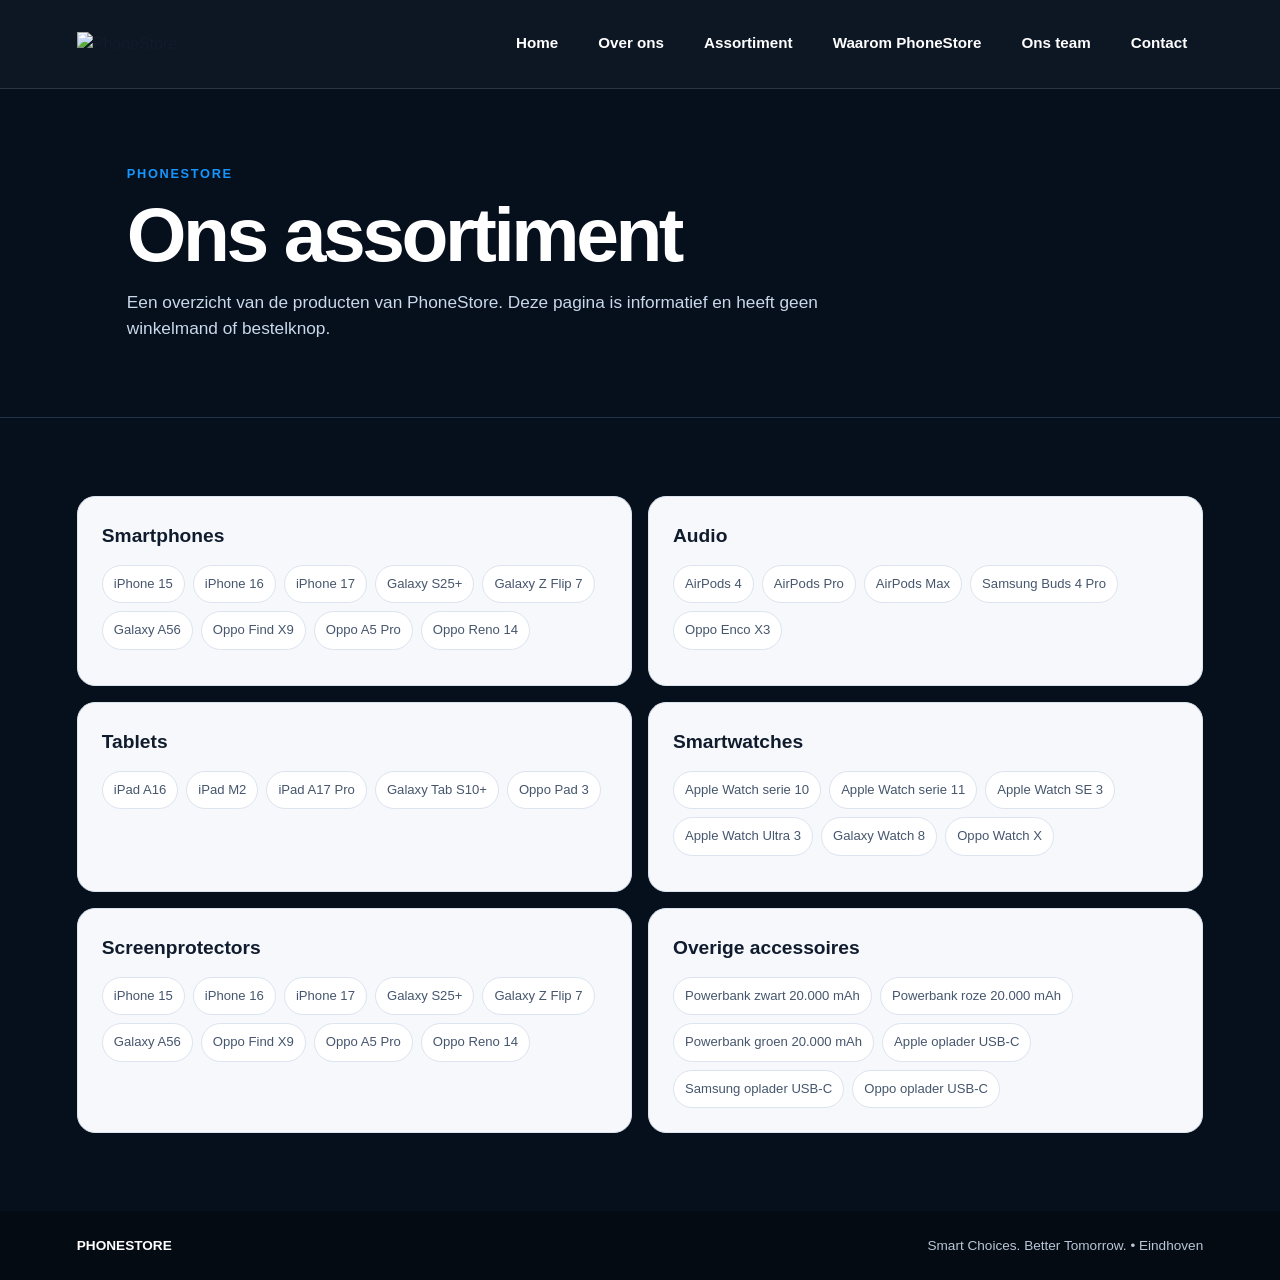
==== assortiment.html @ 069d8903 "Refresh Home-matched block color" ====
<!doctype html>
<html lang="nl">
<head>
<meta charset="utf-8">
<meta name="viewport" content="width=device-width, initial-scale=1">
<title>Assortiment | PhoneStore</title>
<link rel="stylesheet" href="style.css?v=20261008r">
</head>
<body>
<header class="site-header">
  <div class="header-inner">
    <a class="brand" href="https://phonestorenl.github.io/Phonestore/index.html?v=20261008" target="_blank" rel="noopener"><img src="https://raw.githubusercontent.com/PhonestoreNL/Phonestore/main/Phonestore%20logo.png" alt="PhoneStore"></a>
    <button class="menu-button" type="button" aria-label="Menu openen" aria-expanded="false">☰</button>
    <nav class="nav" aria-label="Hoofdnavigatie">
      <a href="https://phonestorenl.github.io/Phonestore/index.html?v=20261008" target="_blank" rel="noopener">Home</a>
      <a href="https://phonestorenl.github.io/Phonestore/over-ons.html?v=20261008" target="_blank" rel="noopener">Over ons</a>
      <a href="https://phonestorenl.github.io/Phonestore/assortiment.html?v=20261008" target="_blank" rel="noopener">Assortiment</a>
      <a href="https://phonestorenl.github.io/Phonestore/waarom.html?v=20261008" target="_blank" rel="noopener">Waarom PhoneStore</a>
      <a href="https://phonestorenl.github.io/Phonestore/team.html?v=20261008" target="_blank" rel="noopener">Ons team</a>
      <a href="https://phonestorenl.github.io/Phonestore/contact.html?v=20261008" target="_blank" rel="noopener">Contact</a>
    </nav>
  </div>
</header>
<main>
<section class="inner-hero"><div class="inner-wrap"><p class="eyebrow">PHONESTORE</p><h1>Ons assortiment</h1><p>Een overzicht van de producten van PhoneStore. Deze pagina is informatief en heeft geen winkelmand of bestelknop.</p></div></section>
<section class="inner-section"><div class="inner-wrap product-page-grid"><article class="product-box"><h3>Smartphones</h3><div class="chips"><span>iPhone 15</span><span>iPhone 16</span><span>iPhone 17</span><span>Galaxy S25+</span><span>Galaxy Z Flip 7</span><span>Galaxy A56</span><span>Oppo Find X9</span><span>Oppo A5 Pro</span><span>Oppo Reno 14</span></div></article><article class="product-box"><h3>Audio</h3><div class="chips"><span>AirPods 4</span><span>AirPods Pro</span><span>AirPods Max</span><span>Samsung Buds 4 Pro</span><span>Oppo Enco X3</span></div></article><article class="product-box"><h3>Tablets</h3><div class="chips"><span>iPad A16</span><span>iPad M2</span><span>iPad A17 Pro</span><span>Galaxy Tab S10+</span><span>Oppo Pad 3</span></div></article><article class="product-box"><h3>Smartwatches</h3><div class="chips"><span>Apple Watch serie 10</span><span>Apple Watch serie 11</span><span>Apple Watch SE 3</span><span>Apple Watch Ultra 3</span><span>Galaxy Watch 8</span><span>Oppo Watch X</span></div></article><article class="product-box"><h3>Screenprotectors</h3><div class="chips"><span>iPhone 15</span><span>iPhone 16</span><span>iPhone 17</span><span>Galaxy S25+</span><span>Galaxy Z Flip 7</span><span>Galaxy A56</span><span>Oppo Find X9</span><span>Oppo A5 Pro</span><span>Oppo Reno 14</span></div></article><article class="product-box"><h3>Overige accessoires</h3><div class="chips"><span>Powerbank zwart 20.000 mAh</span><span>Powerbank roze 20.000 mAh</span><span>Powerbank groen 20.000 mAh</span><span>Apple oplader USB-C</span><span>Samsung oplader USB-C</span><span>Oppo oplader USB-C</span></div></article></div></section>
</main>
<footer class="site-footer"><strong>PHONESTORE</strong><span>Smart Choices. Better Tomorrow. • Eindhoven</span></footer>
<script src="script.js"></script>
</body>
</html>
---- style.css ----
:root{
  --navy:#060f1c;
  --navy2:#0a1d35;
  --blue:#1597ff;
  --blue2:#0d6fe8;
  --white:#fff;
  --ink:#101c2d;
  --muted:#6c788a;
  --line:#dce4ef;
  --light:#f5f8fc;
  --radius:18px;
  --shadow:0 18px 45px rgba(9,27,53,.12);
}
*{box-sizing:border-box}
html{scroll-behavior:smooth}
body{margin:0;font-family:Arial,Helvetica,sans-serif;color:var(--ink);background:var(--white);line-height:1.55}
a{color:inherit;text-decoration:none}
.site-header{position:sticky;top:0;z-index:100;background:rgba(6,15,28,.97);border-bottom:1px solid rgba(255,255,255,.13)}
.header-inner{max-width:1380px;margin:auto;min-height:88px;padding:0 6vw;display:flex;align-items:center;gap:28px}
.brand{display:block;flex:0 0 auto}.brand img{display:block;width:320px;max-width:34vw;height:auto}
.nav{margin-left:auto;display:flex;align-items:center;gap:8px;color:#fff}
.nav a{padding:12px 16px;border-bottom:3px solid transparent;font-weight:700;font-size:.95rem}
.nav a:hover,.nav a.active{color:var(--blue);border-bottom-color:var(--blue)}
.menu-button{display:none;color:#fff;background:transparent;border:0;font-size:1.8rem;margin-left:auto}
.hero{position:relative;min-height:610px;background:var(--navy);overflow:hidden;color:#fff}
.hero:after{content:"";position:absolute;inset:0;background:linear-gradient(90deg,rgba(4,12,23,.93) 0%,rgba(4,12,23,.78) 40%,rgba(4,12,23,.18) 69%,rgba(4,12,23,.38) 100%);pointer-events:none}
.hero-inner{max-width:1380px;margin:auto;position:relative;z-index:2;min-height:610px;padding:72px 6vw;display:grid;grid-template-columns:1fr 1.15fr;align-items:center;gap:30px}
.hero-copy{max-width:690px}
.eyebrow{margin:0 0 12px;color:var(--blue);font-size:.8rem;font-weight:900;letter-spacing:.13em;text-transform:uppercase}
.hero h1{font-size:clamp(3.4rem,6.2vw,6rem);line-height:.98;letter-spacing:-.045em;margin:0 0 24px}
.hero h1 span{color:#66b8ff}
.hero-text{font-size:1.08rem;color:#dae5f3;max-width:650px;margin:0 0 30px}
.hero .button-primary{background:var(--blue);box-shadow:0 12px 28px rgba(21,151,255,.3)}
.button{display:inline-flex;align-items:center;gap:12px;padding:14px 24px;border-radius:10px;background:var(--blue);color:#fff;font-weight:800;transition:.2s;min-height:50px}.button:hover{transform:translateY(-2px)}
.button span{font-size:1.3em}
.benefits{display:grid;grid-template-columns:repeat(4,1fr);background:#07121f;color:#fff;border-top:1px solid #243448;border-bottom:1px solid #243448}
.benefits>div{display:flex;align-items:center;gap:14px;padding:22px 3vw;border-right:1px solid #2a3a4f}.benefits>div:last-child{border-right:0}
.benefit-icon{width:42px;height:42px;border:3px solid var(--blue);border-radius:12px;display:grid;place-items:center;color:var(--blue);font-weight:900;font-size:1.15rem;flex:0 0 auto}
.benefits strong,.benefits small{display:block}.benefits small{color:#bdcada;font-size:.86rem}
.section{max-width:1380px;margin:auto;padding:86px 6vw}
.about-section{display:grid;grid-template-columns:.9fr 1.1fr;gap:70px;align-items:center}
.section h2{font-size:clamp(2.5rem,4.6vw,4.3rem);line-height:1.03;letter-spacing:-.045em;margin:0 0 18px}
.about-copy>p:not(.eyebrow){font-size:1.03rem;color:var(--muted);max-width:620px}
.facts{display:grid;gap:14px;margin:30px 0}.facts div{display:flex;flex-direction:column;gap:2px}.facts span{font-size:.78rem;text-transform:uppercase;letter-spacing:.1em;color:var(--blue);font-weight:800}.facts strong{font-size:1rem}
.text-button{display:inline-flex;align-items:center;gap:9px;color:var(--blue);font-weight:900}.text-button span{font-size:1.25em}
.about-visual{position:relative;min-height:330px;background:linear-gradient(135deg,#061425,#0e2c4a);border-radius:26px;overflow:hidden;padding:40px;box-shadow:var(--shadow)}
.about-visual:before,.about-visual:after{content:"";position:absolute;border-radius:50%;background:rgba(21,151,255,.13)}.about-visual:before{width:250px;height:250px;right:-50px;top:-70px}.about-visual:after{width:180px;height:180px;left:-80px;bottom:-70px}
.about-card{position:relative;z-index:2;color:#fff}.about-card.big{max-width:520px}.mini-label{font-size:.75rem;font-weight:900;letter-spacing:.12em;color:#8ec9ff}.about-card h3{font-size:2rem;line-height:1.1;max-width:480px;margin:12px 0}.about-card p{color:#c9d7e8}
.small-card{position:absolute;right:28px;bottom:28px;background:#fff;color:var(--ink);padding:14px 18px;border-radius:14px;display:flex;flex-direction:column;box-shadow:var(--shadow)}.small-card span{color:var(--muted)}
.assortment-section{max-width:none;background:var(--light)}.assortment-section>.section-top,.assortment-section>.category-grid,.products-section>.section-top,.products-section>.product-grid{max-width:1180px;margin-left:auto;margin-right:auto}
.section-top{display:flex;justify-content:space-between;gap:50px;align-items:end;margin-bottom:38px}.section-top>p{max-width:480px;color:var(--muted);margin:0}
.category-grid{display:grid;grid-template-columns:repeat(3,1fr);gap:16px}
.category-card{min-height:250px;background:#0a1727;border-radius:18px;overflow:hidden;position:relative;color:#fff;box-shadow:0 10px 28px rgba(11,29,52,.1);border:1px solid rgba(255,255,255,.06)}
.category-card:after{content:"";position:absolute;inset:0;background:linear-gradient(180deg,rgba(4,10,18,.05) 25%,rgba(4,10,18,.9) 100%)}
.category-art{position:absolute;inset:0;background-size:cover;background-position:center}
.phones-art{background:radial-gradient(circle at 36% 42%,#4bb8ff 0 5%,transparent 5.5%),linear-gradient(145deg,#0b1d32,#07111f 58%,#0e5ea8);overflow:hidden}.phones-art:before{content:"";position:absolute;left:17%;bottom:8%;width:24%;height:67%;border-radius:22px;background:linear-gradient(145deg,#202833,#0a1420);border:2px solid #778598;transform:rotate(-9deg);box-shadow:0 18px 35px rgba(0,0,0,.35)}.phones-art:after{content:"";position:absolute;left:40%;bottom:7%;width:26%;height:75%;border-radius:24px;background:linear-gradient(145deg,#101923,#0d4e8d 58%,#1597ff);border:2px solid #6d7d90;transform:rotate(3deg);box-shadow:0 20px 40px rgba(0,0,0,.4),80px -10px 0 -28px #17212d}
.cases-art{background:radial-gradient(circle at 50% 35%,#526070 0 8%,transparent 9%),linear-gradient(135deg,#122033,#07111f)}
.audio-art{background:radial-gradient(ellipse at 38% 42%,#fff 0 8%,transparent 9%),radial-gradient(ellipse at 62% 42%,#fff 0 8%,transparent 9%),linear-gradient(135deg,#101c2d,#234a73)}
.tablet-art{background:linear-gradient(135deg,#18283d,#07111f)}
.watch-art{background:radial-gradient(circle at 50% 48%,#111923 0 26%,#1a9cff 27% 34%,transparent 35%),linear-gradient(135deg,#07111f,#17314f)}
.charge-art{background:linear-gradient(135deg,#0d2238,#050c16)}
.category-bottom{position:absolute;z-index:3;left:0;right:0;bottom:0;padding:20px;display:flex;justify-content:space-between;align-items:end}.category-bottom h3{margin:0 0 3px;font-size:1.25rem}.category-bottom span{font-size:.84rem;color:#d0dae7}.category-bottom b{font-size:1.5rem;color:var(--blue)}
.products-section{background:#fff}
.product-grid{display:grid;grid-template-columns:repeat(2,1fr);gap:16px}.product-box{background:#f6f8fb;border:1px solid var(--line);border-radius:18px;padding:24px}.product-box.wide{grid-column:span 2}.product-box h3{margin:0 0 14px;font-size:1.2rem}.chips{display:flex;flex-wrap:wrap;gap:8px}.chips span{padding:8px 11px;background:#fff;border:1px solid var(--line);border-radius:999px;font-size:.82rem;color:#46566d}
.dark-section{background:var(--navy);color:#fff}.dark-inner{padding-top:78px;padding-bottom:78px}.dark-section .section-top>p{color:#bfd0e5}.dark-section .eyebrow{color:#75bdff}
.steps{display:grid;grid-template-columns:repeat(3,1fr);gap:1px;background:#28415d;border:1px solid #28415d;border-radius:18px;overflow:hidden}.steps article{background:#0d1d33;padding:30px}.steps span{color:#72bbff;font-weight:900;font-size:.8rem}.steps h3{margin:12px 0 6px;font-size:1.5rem}.steps p{margin:0;color:#c5d3e4}
.team-section{background:#fff}.team-grid{display:grid;grid-template-columns:repeat(5,1fr);gap:14px}.team-card{border:1px solid var(--line);background:#f8fafc;border-radius:16px;padding:20px}.avatar{width:48px;height:48px;border-radius:14px;background:#e7f2ff;color:var(--blue);display:grid;place-items:center;font-weight:900;font-size:1.1rem;margin-bottom:14px}.team-card h3{margin:0 0 4px}.team-card p{margin:0;color:var(--muted);font-size:.9rem}
.contact-section{background:#eef4fb;padding:80px 6vw}.contact-inner{max-width:1180px;margin:auto;display:grid;grid-template-columns:1fr 1fr;gap:20px;align-items:stretch}.contact-card{background:#061425;color:#fff;border-radius:22px;padding:34px}.contact-card h2{font-size:clamp(2.4rem,4vw,4rem)}.contact-card p:not(.eyebrow){color:#c8d6e6;max-width:550px;margin-bottom:26px}.contact-list{display:grid;grid-template-columns:repeat(2,1fr);gap:12px}.contact-list>div{background:#fff;border:1px solid var(--line);border-radius:16px;padding:18px}.contact-list span{display:block;color:var(--muted);font-size:.78rem;text-transform:uppercase;letter-spacing:.08em;margin-bottom:5px}.contact-list strong{display:block}.contact-list a{word-break:break-word}
.map-wrap{max-width:1180px;margin:20px auto 0;height:330px;border-radius:20px;overflow:hidden;border:1px solid var(--line);box-shadow:var(--shadow)}.map-wrap iframe{width:100%;height:100%;border:0}
.site-footer{background:#050b13;color:#b8c6d7;display:flex;justify-content:space-between;gap:20px;flex-wrap:wrap;padding:24px 6vw;font-size:.85rem}.site-footer strong{color:#fff}
@media(max-width:1100px){.hero-inner,.about-section,.contact-inner{grid-template-columns:1fr}.hero-visual{order:-1;min-height:300px;justify-content:center}.hero-visual img{max-height:330px}.team-grid{grid-template-columns:repeat(3,1fr)}.category-grid{grid-template-columns:repeat(2,1fr)}}
@media(max-width:760px){.header-inner{min-height:72px;padding:0 20px}.brand img{width:210px;max-width:65vw}.menu-button{display:block}.nav{position:absolute;left:14px;right:14px;top:68px;display:none;flex-direction:column;align-items:stretch;background:#07121f;border:1px solid #20334a;border-radius:14px;padding:8px}.nav.open{display:flex}.nav a{padding:12px}.hero-inner{padding:54px 20px;min-height:0}.hero h1{font-size:3.1rem}.hero-visual{order:-1;min-height:300px;justify-content:center}.hero-visual img{max-height:330px}.benefits{grid-template-columns:1fr 1fr}.benefits>div{border-right:0;border-bottom:1px solid #2a3a4f;padding:16px}.section{padding:62px 20px}.section-top{display:block}.section-top>p{margin-top:12px}.category-grid,.product-grid,.contact-list{grid-template-columns:1fr}.product-box.wide{grid-column:auto}.team-grid{grid-template-columns:1fr 1fr}.contact-section{padding:60px 20px}.site-footer{padding:20px}}
@media(max-width:480px){.benefits{grid-template-columns:1fr}.team-grid{grid-template-columns:1fr}.hero h1{font-size:2.7rem}}

.hero-visual{position:relative;min-height:460px;height:100%;display:flex;align-items:center;justify-content:center;overflow:visible}
.hero-visual .glow{position:absolute;border-radius:50%;filter:blur(8px);pointer-events:none}.glow-one{width:280px;height:280px;background:rgba(21,151,255,.18);right:8%;top:5%}.glow-two{width:210px;height:210px;background:rgba(100,70,255,.16);left:8%;bottom:0}
.phone{position:absolute;width:230px;height:430px;border-radius:34px;padding:8px;background:#131d2b;border:3px solid #536274;box-shadow:0 30px 70px rgba(0,0,0,.42)}
.phone-back{right:9%;top:9%;transform:rotate(11deg);z-index:2}.phone-front{left:13%;top:4%;transform:rotate(-7deg);z-index:4}
.phone-wallpaper{height:100%;border-radius:26px;position:relative;overflow:hidden}.phone-wallpaper.blue{background:radial-gradient(circle at 30% 30%,#54b9ff 0 10%,transparent 11%),radial-gradient(circle at 70% 70%,#146ddf 0 22%,transparent 23%),linear-gradient(145deg,#0b2144,#0a55a7 55%,#061426)}
.phone-wallpaper.purple{background:radial-gradient(circle at 60% 25%,#b568ff 0 14%,transparent 15%),radial-gradient(circle at 30% 70%,#345dff 0 18%,transparent 19%),linear-gradient(145deg,#15102d,#2b1a6d 60%,#091327)}
.wall-mark{width:58px;height:58px;border-radius:17px;background:#fff;color:#0a1a31;display:grid;place-items:center;font-size:1.9rem;font-weight:900;position:absolute;left:50%;top:43%;transform:translate(-50%,-50%)}.phone-front .phone-wallpaper strong{position:absolute;top:56%;left:0;right:0;text-align:center;font-size:1.25rem}.phone-front .phone-wallpaper small{position:absolute;top:63%;left:0;right:0;text-align:center;color:#cde4ff;font-size:.62rem;letter-spacing:.13em}
.speaker{position:absolute;z-index:6;width:54px;height:6px;border-radius:9px;background:#070c14;left:50%;top:12px;transform:translateX(-50%)}
.camera-triple{position:absolute;z-index:6;top:16px;left:18px;width:72px;height:72px;border-radius:22px;background:#172332;padding:9px;display:grid;grid-template-columns:repeat(2,1fr);gap:6px}.camera-triple i{display:block;width:20px;height:20px;border-radius:50%;background:#080d14;border:3px solid #384a61}.camera-triple i:last-child{grid-column:1}
.earbuds{position:absolute;z-index:5;bottom:36px;right:9%;filter:drop-shadow(0 16px 24px rgba(0,0,0,.35))}.earbud-case{width:120px;height:83px;border-radius:22px;background:linear-gradient(160deg,#fff,#cfd8e2);display:flex;justify-content:center;gap:16px;padding-top:8px}.earbud-case span{width:18px;height:48px;border-radius:12px;background:#fff;box-shadow:inset 0 -5px 7px rgba(0,0,0,.1)}
.charger{position:absolute;z-index:5;bottom:20px;left:8%;transform:rotate(-8deg)}.charger div:first-child{width:76px;height:78px;border-radius:15px;background:linear-gradient(145deg,#f7f9fb,#cfd7e0);box-shadow:0 18px 30px rgba(0,0,0,.3)}.charger div:last-child{width:55px;height:13px;border-radius:10px;background:#aab4c0;margin:-8px auto 0}
.floating-label{position:absolute;z-index:8;padding:11px 14px;border:1px solid rgba(255,255,255,.16);background:rgba(12,28,48,.9);color:#fff;border-radius:12px;font-size:.82rem;font-weight:800;box-shadow:0 12px 24px rgba(0,0,0,.2)}.label-advice{top:2%;right:0}.label-price{bottom:8%;left:2%}

.inner-hero{background:linear-gradient(135deg,#06111f,#0d2947);color:#fff;border-bottom:1px solid #20354c}.inner-wrap{max-width:1180px;margin:auto}.inner-hero .inner-wrap{padding:75px 6vw}.inner-hero h1{font-size:clamp(3rem,6vw,5.4rem);line-height:1;letter-spacing:-.045em;margin:0 0 16px}.inner-hero p:last-child{color:#c9d8ea;max-width:720px;font-size:1.08rem;margin:0}.inner-section{padding:78px 6vw}.inner-section.soft{max-width:none;background:var(--light)}.two-col{display:grid;grid-template-columns:1.1fr .9fr;gap:55px;align-items:start}.two-col h2{font-size:clamp(2.3rem,4vw,4rem);margin:0 0 16px}.two-col>div:first-child>p:last-child{color:var(--muted);font-size:1.04rem}.detail-card{background:#fff;border:1px solid var(--line);border-radius:20px;padding:28px;box-shadow:var(--shadow)}.detail-card h3{margin-top:0}.detail-card p{margin:0 0 13px;color:var(--muted)}.detail-card strong{color:var(--ink);display:block}.three-col{display:grid;grid-template-columns:repeat(3,1fr);gap:16px}.info-card{background:#fff;border:1px solid var(--line);border-radius:20px;padding:28px}.info-card.featured{background:var(--navy);color:#fff;border-color:var(--navy)}.info-card.featured p{color:#c8d5e5}.info-card h3{font-size:1.35rem;margin:18px 0 8px}.info-card p{color:var(--muted);margin:0}.product-page-grid{display:grid;grid-template-columns:repeat(2,1fr);gap:16px}.product-page-grid .product-box{min-height:190px}.team-grid-full{display:grid;grid-template-columns:repeat(5,1fr);gap:15px}.team-grid-full .team-card{min-height:190px}.team-grid-full .avatar{margin-bottom:12px}.contact-page-grid{display:grid;grid-template-columns:1fr 1fr;gap:20px}.contact-page-grid .contact-card{background:var(--navy);color:#fff;border-radius:22px;padding:34px}.contact-page-grid .contact-card h2{color:#fff}.contact-page-grid .contact-card p:not(.eyebrow){color:#c7d5e5}.contact-page-grid .contact-list{display:grid;grid-template-columns:repeat(2,1fr);gap:12px}.contact-page-grid .contact-list>div{background:#fff;border:1px solid var(--line);border-radius:16px;padding:18px;box-shadow:0 6px 20px rgba(20,38,67,.05)}.contact-page-grid .contact-list span{display:block;color:var(--muted);font-size:.78rem;text-transform:uppercase;letter-spacing:.08em;margin-bottom:4px}.contact-page-grid .contact-list strong{display:block}.inner-section .steps{margin-top:28px}
@media(max-width:1000px){.two-col,.contact-page-grid{grid-template-columns:1fr}.three-col,.product-page-grid{grid-template-columns:1fr 1fr}.team-grid-full{grid-template-columns:repeat(3,1fr)}}
@media(max-width:720px){.inner-hero .inner-wrap{padding:58px 20px}.inner-section{padding:58px 20px}.three-col,.product-page-grid,.team-grid-full,.contact-page-grid .contact-list{grid-template-columns:1fr}.inner-hero h1{font-size:2.8rem}.header-inner .brand img{max-width:65vw}}

/* Eén pagina met interne tabbladen */
.page-panel{display:none}
.page-panel.active{display:block}

.catalog-intro{display:flex;justify-content:space-between;gap:50px;align-items:end;margin-bottom:46px}
.catalog-intro h2{font-size:clamp(2.3rem,4vw,4rem);line-height:1.03;letter-spacing:-.045em;margin:0}
.catalog-intro>p{max-width:520px;color:var(--muted);margin:0}
.catalog-group{margin-top:52px}
.catalog-heading{display:flex;align-items:center;gap:14px;margin-bottom:18px}
.catalog-heading .catalog-icon{width:44px;height:44px;border-radius:14px;background:#e9f4ff;color:var(--blue);display:grid;place-items:center;font-size:1.35rem;font-weight:900}
.catalog-heading h3{margin:0;font-size:1.55rem}
.catalog-heading p{margin:2px 0 0;color:var(--muted);font-size:.9rem}
.catalog-grid{display:grid;grid-template-columns:repeat(3,1fr);gap:14px}
.catalog-card{position:relative;min-height:145px;padding:22px;border:1px solid var(--line);border-radius:18px;background:linear-gradient(145deg,#fff,#f4f8fc);box-shadow:0 8px 24px rgba(20,38,67,.06);display:flex;flex-direction:column;justify-content:flex-end;overflow:hidden}
.catalog-card:before{content:"";position:absolute;right:-26px;top:-26px;width:92px;height:92px;border-radius:50%;background:rgba(21,151,255,.09)}
.catalog-card:after{content:"";position:absolute;right:18px;top:18px;width:36px;height:36px;border-radius:12px;border:1px solid rgba(21,151,255,.16)}
.catalog-code{position:absolute;left:22px;top:18px;font-size:.7rem;letter-spacing:.08em;text-transform:uppercase;color:var(--blue);font-weight:900}
.catalog-card h4{position:relative;z-index:1;margin:0 0 5px;font-size:1.08rem;line-height:1.2}
.catalog-card>span:last-child{position:relative;z-index:1;color:var(--muted);font-size:.84rem}
@media(max-width:900px){.catalog-intro{display:block}.catalog-intro>p{margin-top:12px}.catalog-grid{grid-template-columns:repeat(2,1fr)}}
@media(max-width:620px){.catalog-grid{grid-template-columns:1fr}}

.assortment-picker{display:grid;grid-template-columns:repeat(3,1fr);gap:14px;margin-bottom:44px}
.assortment-tab{appearance:none;text-align:left;border:1px solid var(--line);border-radius:18px;background:#fff;padding:22px;min-height:120px;cursor:pointer;transition:.2s;display:flex;flex-direction:column;gap:5px;box-shadow:0 8px 24px rgba(20,38,67,.05)}
.assortment-tab:hover{transform:translateY(-2px);border-color:#9ecfff;box-shadow:0 14px 30px rgba(20,38,67,.1)}
.assortment-tab.active{background:var(--navy);border-color:var(--navy);color:#fff;box-shadow:0 16px 34px rgba(6,15,28,.18)}
.assortment-tab span{font-size:.72rem;letter-spacing:.08em;color:var(--blue);font-weight:900}
.assortment-tab strong{font-size:1.18rem}
.assortment-tab small{color:var(--muted);font-size:.82rem}
.assortment-tab.active small{color:#c7d5e5}
.selected-category-label{margin-bottom:20px}
.selected-category-label h3{font-size:1.8rem;margin:0}
.product-choice-panel{display:none}
.product-choice-panel.active{display:block}
.product-select{cursor:pointer}
.product-select:hover{transform:translateY(-3px);border-color:#9ecfff;box-shadow:0 16px 32px rgba(20,38,67,.1)}
.product-select.selected{border:2px solid var(--blue);box-shadow:0 14px 32px rgba(21,151,255,.15);transform:translateY(-2px)}
.product-price{position:absolute;right:20px;bottom:20px;color:var(--blue)!important;font-size:1rem!important;font-weight:900}
.product-detail{margin:0 0 28px;padding:22px 26px;border-radius:18px;background:linear-gradient(135deg,#061425,#0d2b49);color:#fff;display:flex;justify-content:space-between;gap:25px;align-items:center;box-shadow:var(--shadow)}
.product-detail[hidden]{display:none}
.product-detail .eyebrow{margin-bottom:3px}
.product-detail h3{margin:0 0 2px;font-size:1.4rem}
.product-detail p:not(.eyebrow){margin:0;color:#bfd0e4}
.product-detail-price{display:flex;flex-direction:column;align-items:flex-end}
.product-detail-price span{color:#bfd0e4;font-size:.78rem;text-transform:uppercase;letter-spacing:.08em}
.product-detail-price strong{font-size:1.7rem;color:#74beff}
@media(max-width:900px){.assortment-picker{grid-template-columns:repeat(2,1fr)}}
@media(max-width:620px){.assortment-picker{grid-template-columns:1fr}.product-detail{display:block}.product-detail-price{align-items:flex-start;margin-top:12px}.product-price{right:16px;bottom:16px}}

.catalog-group{display:none}
.catalog-group.active{display:block}

.catalog-products-view[hidden]{display:none}
.catalog-products-view{display:block}
.assortment-picker.catalog-overview{margin-bottom:0}
.catalog-back{appearance:none;border:0;background:transparent;color:var(--blue);font-weight:900;font-size:.95rem;padding:0;margin:0 0 26px;cursor:pointer}
.catalog-back:hover{text-decoration:underline}

.catalog-card{min-height:320px;padding:18px;justify-content:flex-end}
.product-img{display:block;width:100%;height:200px;object-fit:contain;border-radius:14px;margin:-2px 0 14px}
.catalog-card h4{font-size:1.1rem;margin-bottom:7px}
.catalog-card .product-brand{font-size:.84rem;color:var(--muted);margin-bottom:3px}
.catalog-card .product-price{position:static;display:block;font-size:1.08rem!important;color:var(--blue)!important;font-weight:900}

.product-image-wrap{position:relative;height:200px;margin:-2px 0 16px;display:grid;place-items:center;border-radius:14px;overflow:hidden;background:#fff}
.product-img{display:block;width:100%;height:200px;object-fit:contain}
.product-logo{position:absolute;right:10px;bottom:10px;width:48px;height:auto;max-height:34px;object-fit:contain;background:rgba(255,255,255,.94);padding:4px 6px;border-radius:8px;box-shadow:0 4px 12px rgba(0,0,0,.14)}
.product-img.image-failed{opacity:.2}

/* Het eigen logo wordt als schermweergave over echte productfoto's geplaatst. */
.screen-logo{display:none!important}
.product-image-wrap{position:relative}
.screen-logo{position:absolute;left:50%;top:50%;transform:translate(-50%,-50%);width:78px;max-width:34%;height:auto;object-fit:contain;opacity:.88;mix-blend-mode:multiply;filter:drop-shadow(0 2px 3px rgba(0,0,0,.12));pointer-events:none}
.catalog-group[data-category-group="smartphones"] .screen-logo{width:76px;max-width:30%}
.catalog-group[data-category-group="tablets"] .screen-logo{width:108px;max-width:34%}
.catalog-group[data-category-group="smartwatches"] .screen-logo{width:62px;max-width:28%}
@media(max-width:620px){
  .screen-logo{width:68px}
  .catalog-group[data-category-group="tablets"] .screen-logo{width:92px}
}

/* Prijs netjes direct onder de productnaam */
.catalog-card h4{margin:0 0 4px;line-height:1.25}
.catalog-card .product-brand{display:block;margin:0 0 4px;color:var(--muted);font-size:.84rem}
.catalog-card .product-price{position:static!important;display:block!important;margin:0!important;color:var(--blue)!important;font-size:1.08rem!important;font-weight:900!important}

/* Aparte productpagina */
.single-product-page{margin:0;min-height:100vh;background:linear-gradient(180deg,#f5f9fd 0%,#fff 100%);color:var(--ink)}
.single-product-main{max-width:1050px;margin:0 auto;padding:34px 24px 70px}
.single-product-back{display:inline-block;margin-bottom:22px;color:var(--blue);font-weight:900;text-decoration:none}
.single-product-back:hover{text-decoration:underline}
.single-product-card{display:grid;grid-template-columns:minmax(0,1fr) minmax(0,.9fr);gap:48px;align-items:center;background:#fff;border:1px solid var(--line);border-radius:28px;padding:38px;box-shadow:var(--shadow)}
.single-product-image-wrap{position:relative;min-height:520px;border-radius:22px;background:#f7fafc;display:grid;place-items:center;overflow:hidden}
#single-product-image{width:100%;height:500px;object-fit:contain}
.single-product-image-wrap .product-logo{right:16px;bottom:16px;width:56px;max-height:40px}
.single-product-info .eyebrow{margin-bottom:8px}
.single-product-info h1{font-size:clamp(2.5rem,5vw,4.5rem);line-height:1.02;letter-spacing:-.045em;margin:0 0 12px}
.single-product-brand{margin:0 0 14px;color:var(--muted);font-size:1rem}
.single-product-price{color:var(--blue);font-size:2rem;font-weight:900}
@media(max-width:760px){.single-product-main{padding:24px 16px 50px}.single-product-card{grid-template-columns:1fr;gap:26px;padding:22px}.single-product-image-wrap{min-height:360px}#single-product-image{height:340px}}

.product-view-button{position:relative;z-index:2;appearance:none;border:0;border-radius:10px;background:var(--navy);color:#fff;padding:10px 13px;margin-top:10px;font:inherit;font-size:.84rem;font-weight:900;cursor:pointer;transition:.2s;width:100%}
.product-view-button:hover{background:var(--blue);transform:translateY(-1px)}

.single-product-payment{display:inline-block;margin-top:24px;background:var(--blue);color:#fff;text-decoration:none;padding:14px 24px;border-radius:12px;font-weight:900;font-size:1rem;box-shadow:0 10px 22px rgba(21,151,255,.2);transition:.2s}
.single-product-payment:hover{transform:translateY(-2px);filter:brightness(1.05)}


/* Screenprotectors: lange productnamen blijven netjes binnen de kaarten */
.catalog-group[data-category-group="screenprotectors"] .catalog-card{
  min-height:390px;
  height:auto;
  overflow:hidden;
}
.catalog-group[data-category-group="screenprotectors"] .catalog-card h4{
  max-width:100%;
  overflow-wrap:anywhere;
  word-break:break-word;
}
.catalog-group[data-category-group="screenprotectors"] .product-view-button{
  margin-top:auto;
}
@media(max-width:620px){
  .catalog-group[data-category-group="screenprotectors"] .catalog-card{
    min-height:350px;
  }
}


/* Extra fix: tekst van Screenprotectors mag nooit buiten de kaart/tabs komen */
.assortment-tab,
.catalog-group[data-category-group="screenprotectors"] .catalog-card,
.catalog-group[data-category-group="screenprotectors"] .catalog-heading{
  min-width:0;
  overflow:hidden;
}
.assortment-tab strong,
.catalog-group[data-category-group="screenprotectors"] .catalog-heading h3,
.catalog-group[data-category-group="screenprotectors"] .catalog-card h4{
  min-width:0;
  max-width:100%;
  overflow:hidden;
  overflow-wrap:anywhere;
  word-break:break-word;
  white-space:normal;
}


/* Ruimere categorieknoppen zodat lange namen netjes passen */
.assortment-picker{
  grid-template-columns:repeat(2,1fr);
}
.assortment-tab strong{
  overflow-wrap:normal;
  word-break:normal;
  padding-right:12px;
}
@media(max-width:620px){
  .assortment-picker{grid-template-columns:1fr}
}


/* Screenprotector-producten: extra brede kaarten voor de volledige productnaam */
.catalog-group[data-category-group="screenprotectors"] .catalog-grid{
  grid-template-columns:repeat(2,minmax(0,1fr));
  gap:16px;
}
.catalog-group[data-category-group="screenprotectors"] .catalog-card{
  min-width:0;
  padding-left:24px;
  padding-right:24px;
}
.catalog-group[data-category-group="screenprotectors"] .catalog-card h4{
  font-size:1rem;
  line-height:1.3;
  white-space:nowrap;
  overflow:visible;
  word-break:normal;
  overflow-wrap:normal;
}
@media(max-width:620px){
  .catalog-group[data-category-group="screenprotectors"] .catalog-grid{
    grid-template-columns:1fr;
  }
  .catalog-group[data-category-group="screenprotectors"] .catalog-card h4{
    white-space:normal;
  }
}


/* Productdetail: lange namen zoals "iPhone 15 screenprotector" blijven binnen het rechtervak */
.single-product-card > *{
  min-width:0;
}
.single-product-info{
  min-width:0;
  overflow:hidden;
}
.single-product-info h1,
#single-product-name{
  display:block;
  width:100%;
  max-width:100%;
  min-width:0;
  overflow-wrap:anywhere;
  word-break:normal;
  white-space:normal;
  font-size:clamp(2rem,4vw,3.8rem);
}
@media(max-width:760px){
  .single-product-info h1,
  #single-product-name{
    font-size:clamp(2rem,9vw,3rem);
  }
}


/* Screenprotectors weer 3 producten naast elkaar */
.catalog-group[data-category-group="screenprotectors"] .catalog-grid{
  grid-template-columns:repeat(3,minmax(0,1fr));
}
@media(max-width:900px){
  .catalog-group[data-category-group="screenprotectors"] .catalog-grid{
    grid-template-columns:repeat(2,minmax(0,1fr));
  }
}
@media(max-width:620px){
  .catalog-group[data-category-group="screenprotectors"] .catalog-grid{
    grid-template-columns:1fr;
  }
}


/* Screenprotector-productdetail: volledige naam op één regel */
.single-product-page.screenprotector-detail .single-product-info h1,
.single-product-page.screenprotector-detail #single-product-name{
  font-size:1.55rem;
  line-height:1.15;
  letter-spacing:-.02em;
  white-space:nowrap;
  overflow:visible;
}
@media(max-width:760px){
  .single-product-page.screenprotector-detail .single-product-info h1,
  .single-product-page.screenprotector-detail #single-product-name{
    font-size:1.45rem;
    white-space:nowrap;
  }
}


/* Assortimenten weer 3 naast elkaar op desktop */
.assortment-picker{
  grid-template-columns:repeat(3,minmax(0,1fr));
}
@media(max-width:900px){
  .assortment-picker{grid-template-columns:repeat(2,minmax(0,1fr));}
}
@media(max-width:620px){
  .assortment-picker{grid-template-columns:1fr;}
}


/* Betere tekstgrootte voor de assortiment-kaarten */
.assortment-tab strong{
  font-size:1.35rem;
  line-height:1.2;
}
.assortment-tab span{
  font-size:.78rem;
}
.assortment-tab small{
  font-size:.9rem;
}
@media(max-width:900px){
  .assortment-tab strong{font-size:1.25rem;}
  .assortment-tab small{font-size:.86rem;}
}
@media(max-width:620px){
  .assortment-tab strong{font-size:1.3rem;}
}


/* Eén vaste Home-stijl voor alle tabbladen */
.inner-hero{
  background:var(--navy);
}

/* Alle belangrijke actieknoppen dezelfde blauwe kleur als op Home */
.button,
.product-view-button,
.single-product-payment{
  background:var(--blue)!important;
  color:#fff!important;
}
.button:hover,
.product-view-button:hover,
.single-product-payment:hover{
  background:var(--blue2)!important;
}

/* Productknoppen blijven duidelijk zichtbaar onderaan de kaarten */
.product-view-button{
  border:0;
  margin-top:10px;
}


/* Achtergrond van de inhoud van alle tabbladen gelijkgetrokken */
.page-panel:not(#panel-home){
  background:var(--light);
}
.page-panel:not(#panel-home) .inner-section{
  background:var(--light);
}
.page-panel:not(#panel-home) .inner-section.soft{
  background:var(--light);
}


/* Tabbladen: hoofdcontent dezelfde donkere basis als Home */
.page-panel:not(#panel-home) .inner-section{
  background:var(--navy)!important;
  color:#fff;
}
.page-panel:not(#panel-home) .inner-section.soft{
  background:var(--navy)!important;
  color:#fff;
}
.page-panel:not(#panel-home) .inner-section h2,
.page-panel:not(#panel-home) .inner-section h3{
  color:#fff;
}
.page-panel:not(#panel-home) .inner-section p:not(.eyebrow){
  color:#c9d8ea;
}


/* Definitieve achtergrond voor alle niet-Home tabbladen/pagina's */
.page-panel:not(#panel-home),
.page-panel:not(#panel-home) > .inner-section,
.page-panel:not(#panel-home) > .inner-section.soft,
body:not(:has(#panel-home)) main,
body:not(:has(#panel-home)) main > .inner-section{
  background:var(--navy)!important;
}


/* Alle inhoudsblokken dezelfde donkere stijl als "Persoonlijk advies" */
.page-panel:not(#panel-home) .detail-card,
.page-panel:not(#panel-home) .info-card,
.page-panel:not(#panel-home) .product-box,
.page-panel:not(#panel-home) .team-card,
.page-panel:not(#panel-home) .contact-list > div,
.page-panel:not(#panel-home) .catalog-card{
  background:var(--navy)!important;
  color:#fff!important;
  border-color:#28415d!important;
}

.page-panel:not(#panel-home) .detail-card h3,
.page-panel:not(#panel-home) .info-card h3,
.page-panel:not(#panel-home) .product-box h3,
.page-panel:not(#panel-home) .team-card h3,
.page-panel:not(#panel-home) .catalog-card h4,
.page-panel:not(#panel-home) .contact-list strong{
  color:#fff!important;
}

.page-panel:not(#panel-home) .detail-card p,
.page-panel:not(#panel-home) .info-card p,
.page-panel:not(#panel-home) .team-card p,
.page-panel:not(#panel-home) .contact-list span,
.page-panel:not(#panel-home) .catalog-card .product-brand,
.page-panel:not(#panel-home) .catalog-card > span:last-child{
  color:#c9d8ea!important;
}

.page-panel:not(#panel-home) .chips span{
  background:#0d1d33!important;
  color:#fff!important;
  border-color:#28415d!important;
}

.page-panel:not(#panel-home) .avatar{
  background:#16314e!important;
  color:#75bdff!important;
}


/* Losse pagina's: Missie/Visie/Doelgroep dezelfde donkere blokstijl */
body .info-card,
body .detail-card{
  background:var(--navy)!important;
  color:#fff!important;
  border-color:#28415d!important;
}
body .info-card h3,
body .detail-card h3{
  color:#fff!important;
}
body .info-card p,
body .detail-card p{
  color:#c9d8ea!important;
}


/* Blauwe kaartkleur: exact dezelfde stijl voor Persoonlijk advies, Missie, Visie en Doelgroep */
.info-card,
.info-card.featured,
.detail-card{
  background:#0d2947!important;
  color:#fff!important;
  border-color:#21486b!important;
}
.info-card h3,
.detail-card h3{
  color:#fff!important;
}
.info-card p,
.detail-card p{
  color:#c9dff2!important;
}


/* Definitieve blauwe binnenkant van de informatieblokken */
.page-panel:not(#panel-home) .info-card,
.page-panel:not(#panel-home) .detail-card,
body .info-card,
body .detail-card{
  background:#0d2947!important;
  color:#fff!important;
  border:1px solid #21486b!important;
}
.page-panel:not(#panel-home) .info-card h3,
.page-panel:not(#panel-home) .detail-card h3,
body .info-card h3,
body .detail-card h3{
  color:#fff!important;
}
.page-panel:not(#panel-home) .info-card p,
.page-panel:not(#panel-home) .detail-card p,
body .info-card p,
body .detail-card p{
  color:#c9dff2!important;
}


/* Eén duidelijke blauwe kleur voor alle grote informatieblokken */
.info-card,
.info-card.featured,
.detail-card{
  background:#123f66!important;
  color:#fff!important;
  border-color:#2a5f8f!important;
}


/* Exact dezelfde donkere Home-kleur voor alle informatieblokken */
.info-card,
.info-card.featured,
.detail-card{
  background:var(--navy)!important;
  color:#fff!important;
  border-color:#243448!important;
}
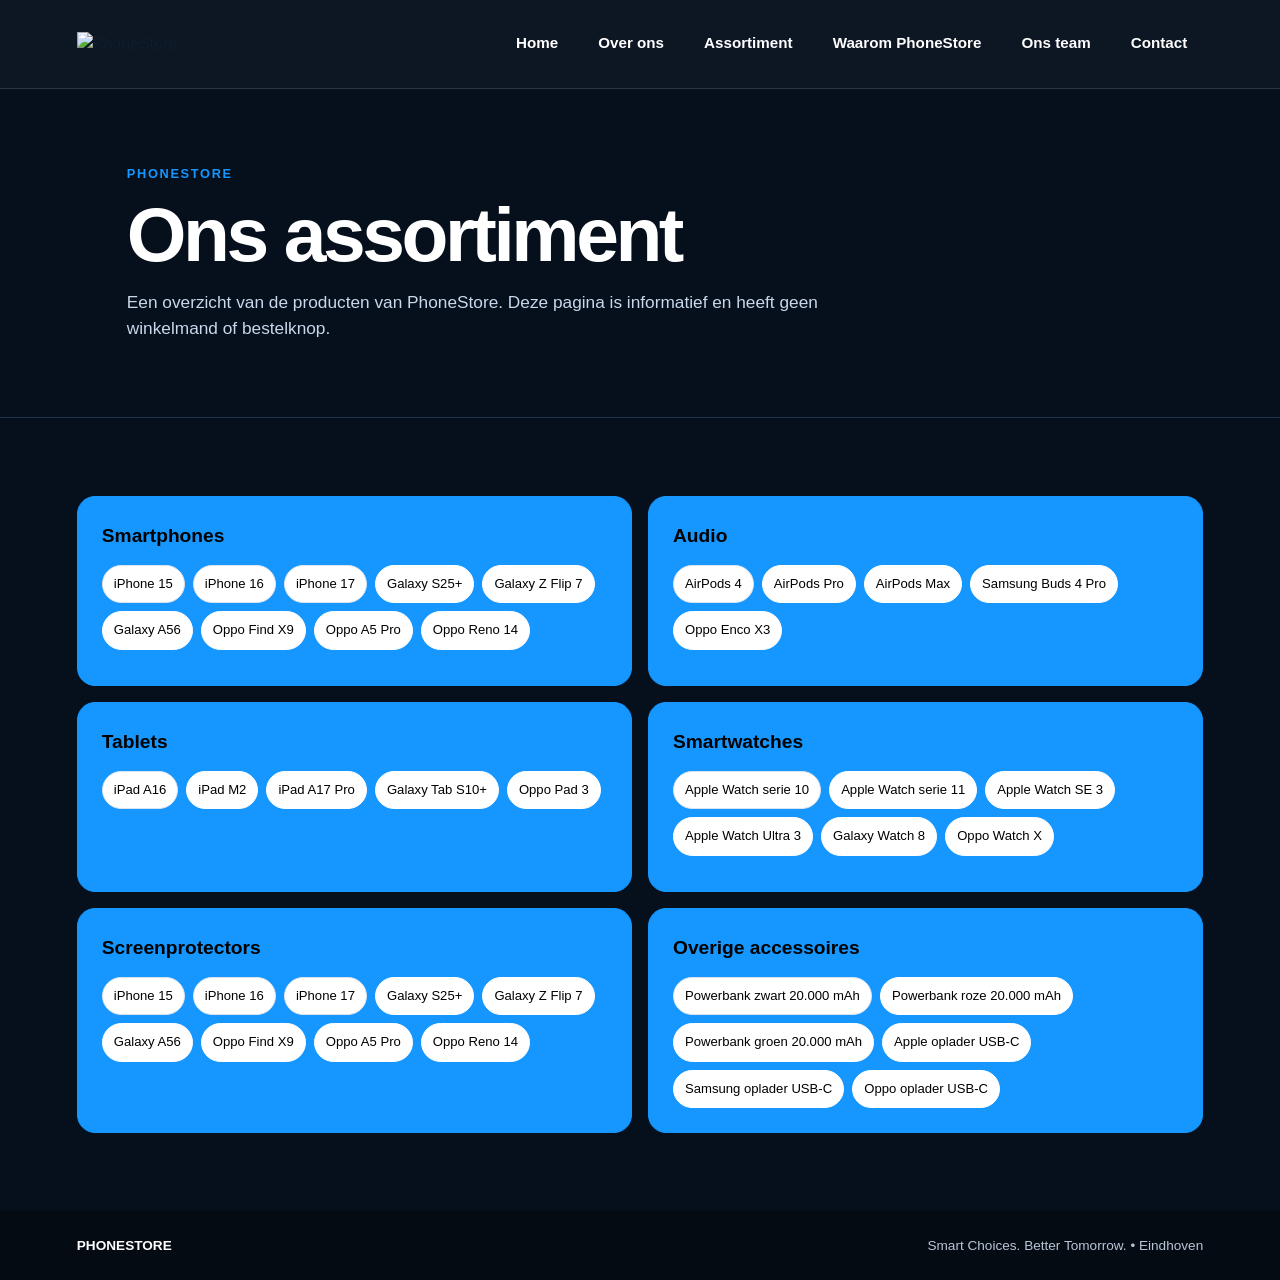
==== commit a105af6d: "Make assortment category blocks blue" ====
--- a/assortiment.html
+++ b/assortiment.html
@@ -4,26 +4,26 @@
 <meta charset="utf-8">
 <meta name="viewport" content="width=device-width, initial-scale=1">
 <title>Assortiment | PhoneStore</title>
-<link rel="stylesheet" href="style.css?v=20261008r">
+<link rel="stylesheet" href="style.css?v=20261008ad">
 </head>
 <body>
 <header class="site-header">
   <div class="header-inner">
-    <a class="brand" href="https://phonestorenl.github.io/Phonestore/index.html?v=20261008" target="_blank" rel="noopener"><img src="https://raw.githubusercontent.com/PhonestoreNL/Phonestore/main/Phonestore%20logo.png" alt="PhoneStore"></a>
+    <a class="brand" href="https://phonestorenl.github.io/Phonestore/index.html?v=20261008"><img src="https://raw.githubusercontent.com/PhonestoreNL/Phonestore/main/Phonestore%20logo.png" alt="PhoneStore"></a>
     <button class="menu-button" type="button" aria-label="Menu openen" aria-expanded="false">☰</button>
     <nav class="nav" aria-label="Hoofdnavigatie">
-      <a href="https://phonestorenl.github.io/Phonestore/index.html?v=20261008" target="_blank" rel="noopener">Home</a>
-      <a href="https://phonestorenl.github.io/Phonestore/over-ons.html?v=20261008" target="_blank" rel="noopener">Over ons</a>
-      <a href="https://phonestorenl.github.io/Phonestore/assortiment.html?v=20261008" target="_blank" rel="noopener">Assortiment</a>
-      <a href="https://phonestorenl.github.io/Phonestore/waarom.html?v=20261008" target="_blank" rel="noopener">Waarom PhoneStore</a>
-      <a href="https://phonestorenl.github.io/Phonestore/team.html?v=20261008" target="_blank" rel="noopener">Ons team</a>
-      <a href="https://phonestorenl.github.io/Phonestore/contact.html?v=20261008" target="_blank" rel="noopener">Contact</a>
+      <a href="https://phonestorenl.github.io/Phonestore/index.html?v=20261008">Home</a>
+      <a href="https://phonestorenl.github.io/Phonestore/over-ons.html?v=20261008">Over ons</a>
+      <a href="https://phonestorenl.github.io/Phonestore/assortiment.html?v=20261008">Assortiment</a>
+      <a href="https://phonestorenl.github.io/Phonestore/waarom.html?v=20261008">Waarom PhoneStore</a>
+      <a href="https://phonestorenl.github.io/Phonestore/team.html?v=20261008">Ons team</a>
+      <a href="https://phonestorenl.github.io/Phonestore/contact.html?v=20261008">Contact</a>
     </nav>
   </div>
 </header>
 <main>
 <section class="inner-hero"><div class="inner-wrap"><p class="eyebrow">PHONESTORE</p><h1>Ons assortiment</h1><p>Een overzicht van de producten van PhoneStore. Deze pagina is informatief en heeft geen winkelmand of bestelknop.</p></div></section>
-<section class="inner-section"><div class="inner-wrap product-page-grid"><article class="product-box"><h3>Smartphones</h3><div class="chips"><span>iPhone 15</span><span>iPhone 16</span><span>iPhone 17</span><span>Galaxy S25+</span><span>Galaxy Z Flip 7</span><span>Galaxy A56</span><span>Oppo Find X9</span><span>Oppo A5 Pro</span><span>Oppo Reno 14</span></div></article><article class="product-box"><h3>Audio</h3><div class="chips"><span>AirPods 4</span><span>AirPods Pro</span><span>AirPods Max</span><span>Samsung Buds 4 Pro</span><span>Oppo Enco X3</span></div></article><article class="product-box"><h3>Tablets</h3><div class="chips"><span>iPad A16</span><span>iPad M2</span><span>iPad A17 Pro</span><span>Galaxy Tab S10+</span><span>Oppo Pad 3</span></div></article><article class="product-box"><h3>Smartwatches</h3><div class="chips"><span>Apple Watch serie 10</span><span>Apple Watch serie 11</span><span>Apple Watch SE 3</span><span>Apple Watch Ultra 3</span><span>Galaxy Watch 8</span><span>Oppo Watch X</span></div></article><article class="product-box"><h3>Screenprotectors</h3><div class="chips"><span>iPhone 15</span><span>iPhone 16</span><span>iPhone 17</span><span>Galaxy S25+</span><span>Galaxy Z Flip 7</span><span>Galaxy A56</span><span>Oppo Find X9</span><span>Oppo A5 Pro</span><span>Oppo Reno 14</span></div></article><article class="product-box"><h3>Overige accessoires</h3><div class="chips"><span>Powerbank zwart 20.000 mAh</span><span>Powerbank roze 20.000 mAh</span><span>Powerbank groen 20.000 mAh</span><span>Apple oplader USB-C</span><span>Samsung oplader USB-C</span><span>Oppo oplader USB-C</span></div></article></div></section>
+<section class="inner-section"><div class="inner-wrap product-page-grid"><article class="product-box" style="background:#1597ff!important;color:#000!important;border-color:#1597ff!important;"><h3 style="color:#000!important;">Smartphones</h3><div class="chips"><span style="background:#fff!important;color:#000!important;">iPhone 15</span><span style="background:#fff!important;color:#000!important;">iPhone 16</span><span style="background:#fff!important;color:#000!important;">iPhone 17</span><span style="background:#fff!important;color:#000!important;border-color:#fff!important;">Galaxy S25+</span><span style="background:#fff!important;color:#000!important;border-color:#fff!important;">Galaxy Z Flip 7</span><span style="background:#fff!important;color:#000!important;border-color:#fff!important;">Galaxy A56</span><span style="background:#fff!important;color:#000!important;border-color:#fff!important;">Oppo Find X9</span><span style="background:#fff!important;color:#000!important;border-color:#fff!important;">Oppo A5 Pro</span><span style="background:#fff!important;color:#000!important;border-color:#fff!important;">Oppo Reno 14</span></div></article><article class="product-box" style="background:#1597ff!important;color:#000!important;border-color:#1597ff!important;"><h3 style="color:#000!important;">Audio</h3><div class="chips"><span style="background:#fff!important;color:#000!important;">AirPods 4</span><span style="background:#fff!important;color:#000!important;border-color:#fff!important;">AirPods Pro</span><span style="background:#fff!important;color:#000!important;border-color:#fff!important;">AirPods Max</span><span style="background:#fff!important;color:#000!important;border-color:#fff!important;">Samsung Buds 4 Pro</span><span style="background:#fff!important;color:#000!important;border-color:#fff!important;">Oppo Enco X3</span></div></article><article class="product-box" style="background:#1597ff!important;color:#000!important;border-color:#1597ff!important;"><h3 style="color:#000!important;">Tablets</h3><div class="chips"><span style="background:#fff!important;color:#000!important;">iPad A16</span><span style="background:#fff!important;color:#000!important;border-color:#fff!important;">iPad M2</span><span style="background:#fff!important;color:#000!important;border-color:#fff!important;">iPad A17 Pro</span><span style="background:#fff!important;color:#000!important;border-color:#fff!important;">Galaxy Tab S10+</span><span style="background:#fff!important;color:#000!important;border-color:#fff!important;">Oppo Pad 3</span></div></article><article class="product-box" style="background:#1597ff!important;color:#000!important;border-color:#1597ff!important;"><h3 style="color:#000!important;">Smartwatches</h3><div class="chips"><span style="background:#fff!important;color:#000!important;">Apple Watch serie 10</span><span style="background:#fff!important;color:#000!important;border-color:#fff!important;">Apple Watch serie 11</span><span style="background:#fff!important;color:#000!important;border-color:#fff!important;">Apple Watch SE 3</span><span style="background:#fff!important;color:#000!important;border-color:#fff!important;">Apple Watch Ultra 3</span><span style="background:#fff!important;color:#000!important;border-color:#fff!important;">Galaxy Watch 8</span><span style="background:#fff!important;color:#000!important;border-color:#fff!important;">Oppo Watch X</span></div></article><article class="product-box" style="background:#1597ff!important;color:#000!important;border-color:#1597ff!important;"><h3 style="color:#000!important;">Screenprotectors</h3><div class="chips"><span style="background:#fff!important;color:#000!important;">iPhone 15</span><span style="background:#fff!important;color:#000!important;">iPhone 16</span><span style="background:#fff!important;color:#000!important;">iPhone 17</span><span style="background:#fff!important;color:#000!important;border-color:#fff!important;">Galaxy S25+</span><span style="background:#fff!important;color:#000!important;border-color:#fff!important;">Galaxy Z Flip 7</span><span style="background:#fff!important;color:#000!important;border-color:#fff!important;">Galaxy A56</span><span style="background:#fff!important;color:#000!important;border-color:#fff!important;">Oppo Find X9</span><span style="background:#fff!important;color:#000!important;border-color:#fff!important;">Oppo A5 Pro</span><span style="background:#fff!important;color:#000!important;border-color:#fff!important;">Oppo Reno 14</span></div></article><article class="product-box" style="background:#1597ff!important;color:#000!important;border-color:#1597ff!important;"><h3 style="color:#000!important;">Overige accessoires</h3><div class="chips"><span style="background:#fff!important;color:#000!important;">Powerbank zwart 20.000 mAh</span><span style="background:#fff!important;color:#000!important;border-color:#fff!important;">Powerbank roze 20.000 mAh</span><span style="background:#fff!important;color:#000!important;border-color:#fff!important;">Powerbank groen 20.000 mAh</span><span style="background:#fff!important;color:#000!important;border-color:#fff!important;">Apple oplader USB-C</span><span style="background:#fff!important;color:#000!important;border-color:#fff!important;">Samsung oplader USB-C</span><span style="background:#fff!important;color:#000!important;border-color:#fff!important;">Oppo oplader USB-C</span></div></article></div></section>
 </main>
 <footer class="site-footer"><strong>PHONESTORE</strong><span>Smart Choices. Better Tomorrow. • Eindhoven</span></footer>
 <script src="script.js"></script>
--- a/style.css
+++ b/style.css
@@ -555,3 +555,83 @@
   color:#fff!important;
   border-color:#243448!important;
 }
+
+
+/* Informatieblokken exact dezelfde blauwe kleur als de ronde benefit-icon */
+.info-card,
+.info-card.featured,
+.detail-card{
+  background:var(--blue)!important;
+  color:#fff!important;
+  border-color:var(--blue)!important;
+}
+
+
+/* Exact dezelfde kleur als de knop "Bekijk ons assortiment" */
+.info-card,
+.info-card.featured,
+.detail-card{
+  background:#1597ff!important;
+  background-image:none!important;
+  border-color:#1597ff!important;
+  color:#fff!important;
+}
+
+
+/* Definitief: informatieblokken exact dezelfde kleur als Home-knop */
+body .page-panel:not(#panel-home) .info-card,
+body .page-panel:not(#panel-home) .info-card.featured,
+body .page-panel:not(#panel-home) .detail-card,
+body .info-card,
+body .info-card.featured,
+body .detail-card{
+  background:#1597ff!important;
+  background-image:none!important;
+  border-color:#1597ff!important;
+  color:#fff!important;
+}
+
+
+/* Tekst in de blauwe informatieblokken zwart */
+body .info-card,
+body .detail-card{
+  color:#000!important;
+}
+body .info-card h3,
+body .detail-card h3,
+body .info-card p,
+body .detail-card p,
+body .info-card .number,
+body .detail-card strong{
+  color:#000!important;
+}
+
+
+/* Over ons: alle tekst in Missie, Visie en Doelgroep zwart */
+body .inner-section.soft .info-card,
+body .inner-section.soft .info-card *{
+  color:#000!important;
+}
+
+
+/* Heading buiten de blauwe blokken terug naar de oorspronkelijke donkere kleur */
+body .two-col h2{
+  color:var(--ink)!important;
+}
+
+
+/* Titel "Persoonlijk advies staat centraal." terug naar wit */
+body .two-col h2{
+  color:#fff!important;
+}
+
+
+/* Definitieve tekstkleuren voor Over ons */
+body .two-col h2{
+  color:#fff!important;
+}
+body .inner-section.soft .info-card h3,
+body .inner-section.soft .info-card p,
+body .inner-section.soft .info-card .number{
+  color:#000!important;
+}
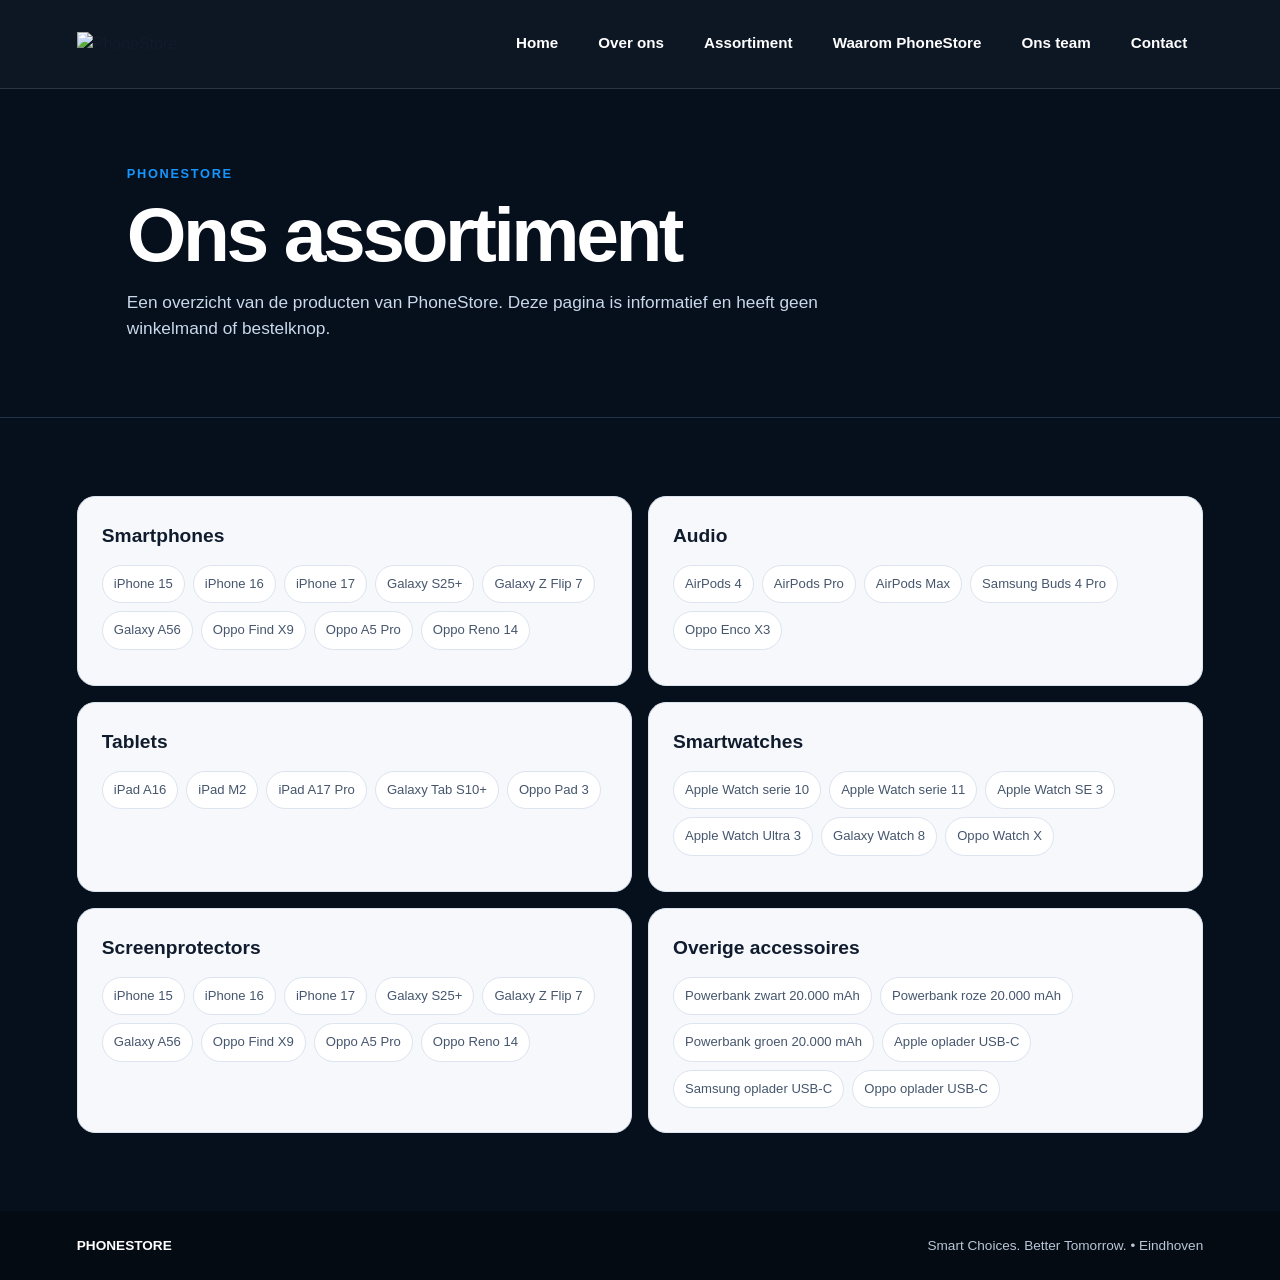
==== commit f802cd2e: "Revert assortment block color change" ====
--- a/assortiment.html
+++ b/assortiment.html
@@ -4,7 +4,7 @@
 <meta charset="utf-8">
 <meta name="viewport" content="width=device-width, initial-scale=1">
 <title>Assortiment | PhoneStore</title>
-<link rel="stylesheet" href="style.css?v=20261008ad">
+<link rel="stylesheet" href="style.css?v=20261008ae">
 </head>
 <body>
 <header class="site-header">
@@ -23,7 +23,7 @@
 </header>
 <main>
 <section class="inner-hero"><div class="inner-wrap"><p class="eyebrow">PHONESTORE</p><h1>Ons assortiment</h1><p>Een overzicht van de producten van PhoneStore. Deze pagina is informatief en heeft geen winkelmand of bestelknop.</p></div></section>
-<section class="inner-section"><div class="inner-wrap product-page-grid"><article class="product-box" style="background:#1597ff!important;color:#000!important;border-color:#1597ff!important;"><h3 style="color:#000!important;">Smartphones</h3><div class="chips"><span style="background:#fff!important;color:#000!important;">iPhone 15</span><span style="background:#fff!important;color:#000!important;">iPhone 16</span><span style="background:#fff!important;color:#000!important;">iPhone 17</span><span style="background:#fff!important;color:#000!important;border-color:#fff!important;">Galaxy S25+</span><span style="background:#fff!important;color:#000!important;border-color:#fff!important;">Galaxy Z Flip 7</span><span style="background:#fff!important;color:#000!important;border-color:#fff!important;">Galaxy A56</span><span style="background:#fff!important;color:#000!important;border-color:#fff!important;">Oppo Find X9</span><span style="background:#fff!important;color:#000!important;border-color:#fff!important;">Oppo A5 Pro</span><span style="background:#fff!important;color:#000!important;border-color:#fff!important;">Oppo Reno 14</span></div></article><article class="product-box" style="background:#1597ff!important;color:#000!important;border-color:#1597ff!important;"><h3 style="color:#000!important;">Audio</h3><div class="chips"><span style="background:#fff!important;color:#000!important;">AirPods 4</span><span style="background:#fff!important;color:#000!important;border-color:#fff!important;">AirPods Pro</span><span style="background:#fff!important;color:#000!important;border-color:#fff!important;">AirPods Max</span><span style="background:#fff!important;color:#000!important;border-color:#fff!important;">Samsung Buds 4 Pro</span><span style="background:#fff!important;color:#000!important;border-color:#fff!important;">Oppo Enco X3</span></div></article><article class="product-box" style="background:#1597ff!important;color:#000!important;border-color:#1597ff!important;"><h3 style="color:#000!important;">Tablets</h3><div class="chips"><span style="background:#fff!important;color:#000!important;">iPad A16</span><span style="background:#fff!important;color:#000!important;border-color:#fff!important;">iPad M2</span><span style="background:#fff!important;color:#000!important;border-color:#fff!important;">iPad A17 Pro</span><span style="background:#fff!important;color:#000!important;border-color:#fff!important;">Galaxy Tab S10+</span><span style="background:#fff!important;color:#000!important;border-color:#fff!important;">Oppo Pad 3</span></div></article><article class="product-box" style="background:#1597ff!important;color:#000!important;border-color:#1597ff!important;"><h3 style="color:#000!important;">Smartwatches</h3><div class="chips"><span style="background:#fff!important;color:#000!important;">Apple Watch serie 10</span><span style="background:#fff!important;color:#000!important;border-color:#fff!important;">Apple Watch serie 11</span><span style="background:#fff!important;color:#000!important;border-color:#fff!important;">Apple Watch SE 3</span><span style="background:#fff!important;color:#000!important;border-color:#fff!important;">Apple Watch Ultra 3</span><span style="background:#fff!important;color:#000!important;border-color:#fff!important;">Galaxy Watch 8</span><span style="background:#fff!important;color:#000!important;border-color:#fff!important;">Oppo Watch X</span></div></article><article class="product-box" style="background:#1597ff!important;color:#000!important;border-color:#1597ff!important;"><h3 style="color:#000!important;">Screenprotectors</h3><div class="chips"><span style="background:#fff!important;color:#000!important;">iPhone 15</span><span style="background:#fff!important;color:#000!important;">iPhone 16</span><span style="background:#fff!important;color:#000!important;">iPhone 17</span><span style="background:#fff!important;color:#000!important;border-color:#fff!important;">Galaxy S25+</span><span style="background:#fff!important;color:#000!important;border-color:#fff!important;">Galaxy Z Flip 7</span><span style="background:#fff!important;color:#000!important;border-color:#fff!important;">Galaxy A56</span><span style="background:#fff!important;color:#000!important;border-color:#fff!important;">Oppo Find X9</span><span style="background:#fff!important;color:#000!important;border-color:#fff!important;">Oppo A5 Pro</span><span style="background:#fff!important;color:#000!important;border-color:#fff!important;">Oppo Reno 14</span></div></article><article class="product-box" style="background:#1597ff!important;color:#000!important;border-color:#1597ff!important;"><h3 style="color:#000!important;">Overige accessoires</h3><div class="chips"><span style="background:#fff!important;color:#000!important;">Powerbank zwart 20.000 mAh</span><span style="background:#fff!important;color:#000!important;border-color:#fff!important;">Powerbank roze 20.000 mAh</span><span style="background:#fff!important;color:#000!important;border-color:#fff!important;">Powerbank groen 20.000 mAh</span><span style="background:#fff!important;color:#000!important;border-color:#fff!important;">Apple oplader USB-C</span><span style="background:#fff!important;color:#000!important;border-color:#fff!important;">Samsung oplader USB-C</span><span style="background:#fff!important;color:#000!important;border-color:#fff!important;">Oppo oplader USB-C</span></div></article></div></section>
+<section class="inner-section"><div class="inner-wrap product-page-grid"><article class="product-box"><h3>Smartphones</h3><div class="chips"><span>iPhone 15</span><span>iPhone 16</span><span>iPhone 17</span><span>Galaxy S25+</span><span>Galaxy Z Flip 7</span><span>Galaxy A56</span><span>Oppo Find X9</span><span>Oppo A5 Pro</span><span>Oppo Reno 14</span></div></article><article class="product-box"><h3>Audio</h3><div class="chips"><span>AirPods 4</span><span>AirPods Pro</span><span>AirPods Max</span><span>Samsung Buds 4 Pro</span><span>Oppo Enco X3</span></div></article><article class="product-box"><h3>Tablets</h3><div class="chips"><span>iPad A16</span><span>iPad M2</span><span>iPad A17 Pro</span><span>Galaxy Tab S10+</span><span>Oppo Pad 3</span></div></article><article class="product-box"><h3>Smartwatches</h3><div class="chips"><span>Apple Watch serie 10</span><span>Apple Watch serie 11</span><span>Apple Watch SE 3</span><span>Apple Watch Ultra 3</span><span>Galaxy Watch 8</span><span>Oppo Watch X</span></div></article><article class="product-box"><h3>Screenprotectors</h3><div class="chips"><span>iPhone 15</span><span>iPhone 16</span><span>iPhone 17</span><span>Galaxy S25+</span><span>Galaxy Z Flip 7</span><span>Galaxy A56</span><span>Oppo Find X9</span><span>Oppo A5 Pro</span><span>Oppo Reno 14</span></div></article><article class="product-box"><h3>Overige accessoires</h3><div class="chips"><span>Powerbank zwart 20.000 mAh</span><span>Powerbank roze 20.000 mAh</span><span>Powerbank groen 20.000 mAh</span><span>Apple oplader USB-C</span><span>Samsung oplader USB-C</span><span>Oppo oplader USB-C</span></div></article></div></section>
 </main>
 <footer class="site-footer"><strong>PHONESTORE</strong><span>Smart Choices. Better Tomorrow. • Eindhoven</span></footer>
 <script src="script.js"></script>
